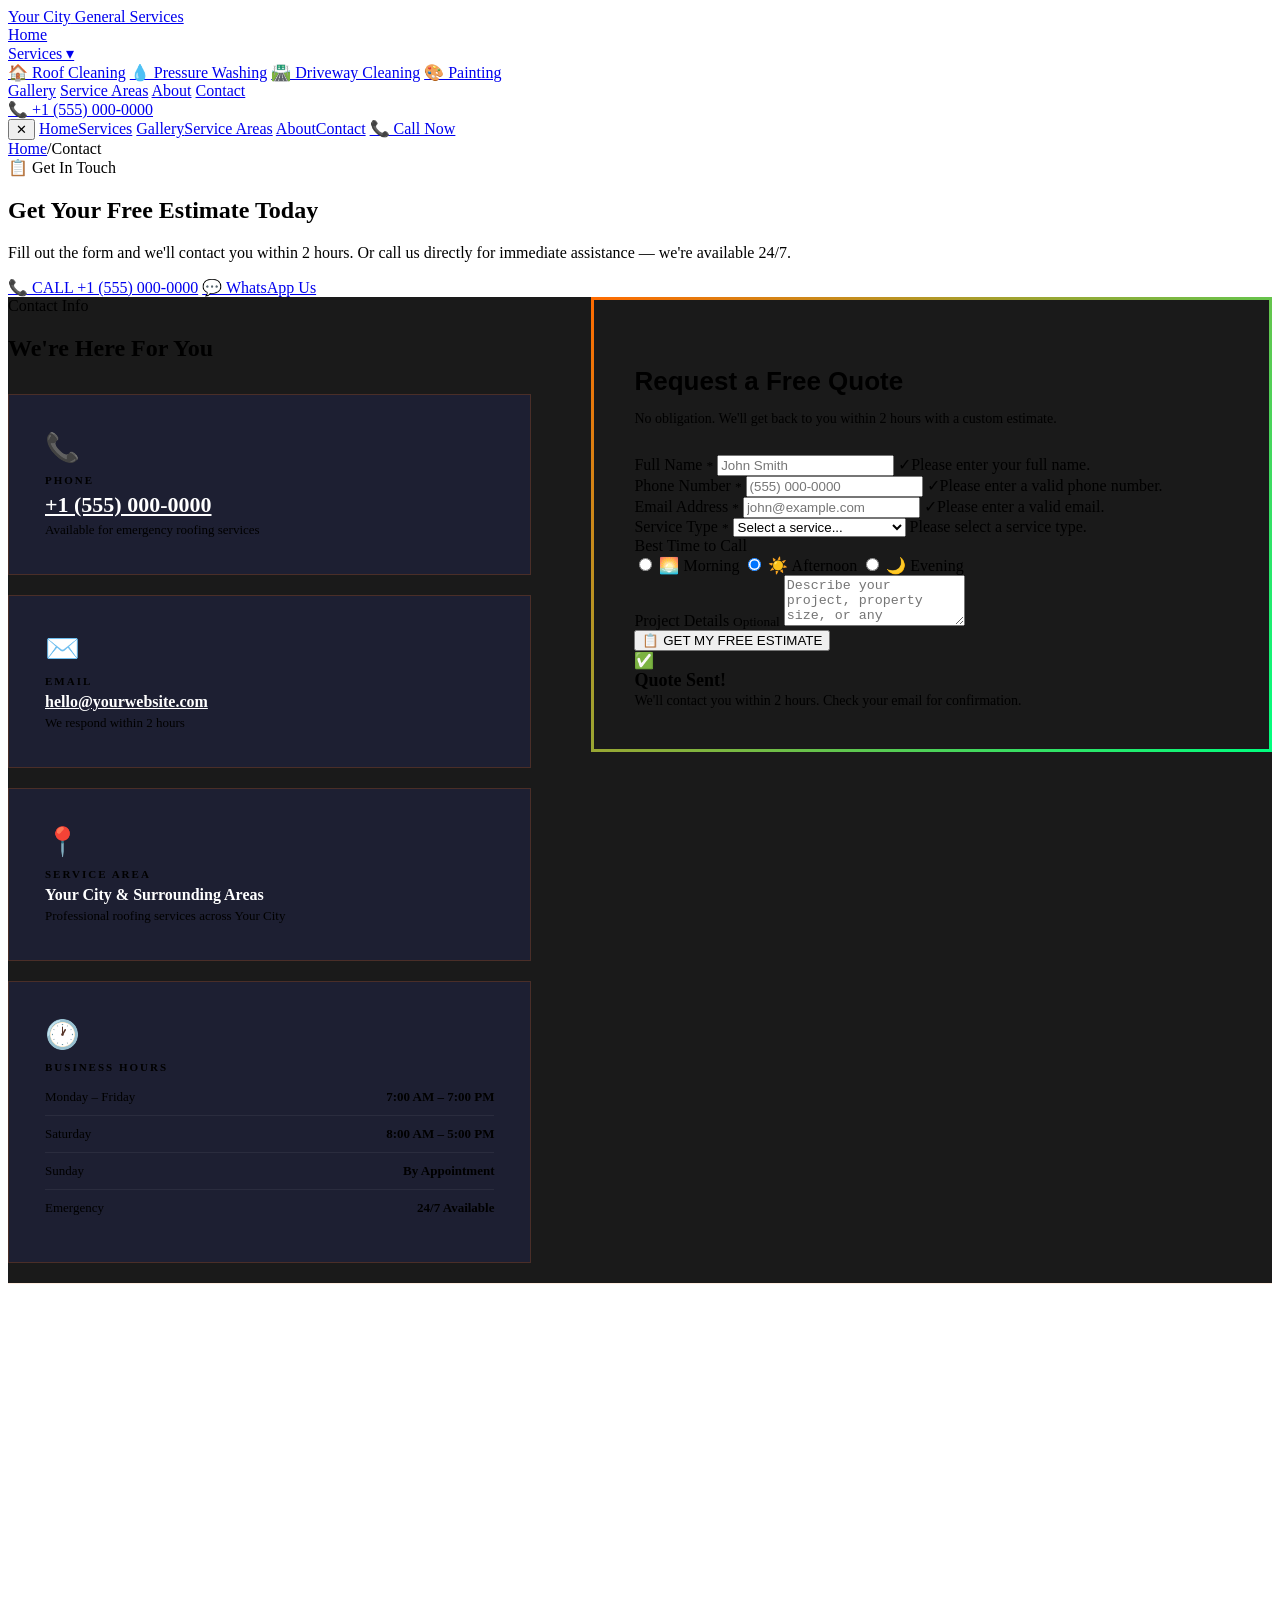
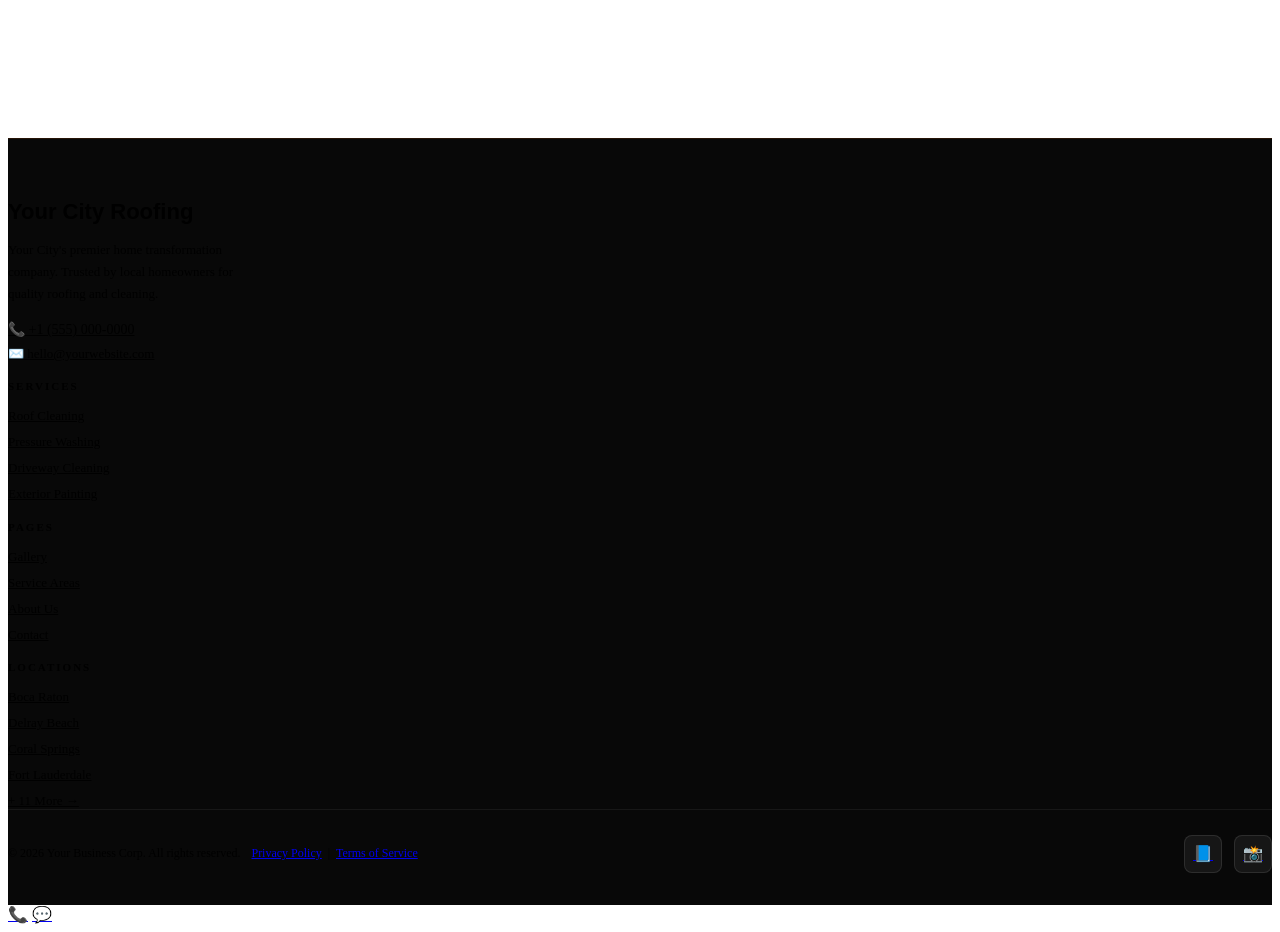
==== contact.html @ 54e18d86 "Add files via upload" ====
<!DOCTYPE html>
<html lang="en">

<head>
  <meta charset="UTF-8" />
  <meta name="viewport" content="width=device-width,initial-scale=1" />
  <title>Contact Your Business | Free Quote | +1 (555) 000-0000</title>
  <meta name="description"
    content="Contact Your Business for a free estimate. Call +1 (555) 000-0000 or fill out our form. Professional service available across Your City." />
  <link rel="stylesheet" href="css/style.css" />
  <style>
    .contact-grid {
      display: grid;
      grid-template-columns: 1fr 1.3fr;
      gap: 60px;
      align-items: start
    }

    .contact-info-card {
      background: rgba(30, 33, 57, .8);
      border: 1px solid rgba(255, 107, 0, .2);
      border-radius: var(--radius);
      padding: 36px;
      margin-bottom: 20px;
      transition: all .35s var(--ease)
    }

    .contact-info-card:hover {
      border-color: rgba(255, 107, 0, .4);
      transform: translateX(6px)
    }

    .ci-icon {
      font-size: 28px;
      margin-bottom: 10px
    }

    .ci-label {
      font-size: 11px;
      font-weight: 700;
      letter-spacing: 2px;
      text-transform: uppercase;
      color: var(--red);
      margin-bottom: 6px
    }

    .ci-value {
      font-size: 16px;
      font-weight: 600;
      color: white;
      margin-bottom: 4px
    }

    .ci-sub {
      font-size: 13px;
      color: var(--gray)
    }

    .hours-row {
      display: flex;
      justify-content: space-between;
      padding: 10px 0;
      border-bottom: 1px solid rgba(255, 255, 255, .06);
      font-size: 13px
    }

    .hours-row:last-child {
      border-bottom: none
    }

    .hours-day {
      color: var(--light)
    }

    .hours-time {
      color: var(--copper);
      font-weight: 600
    }

    @media(max-width:768px) {
      .contact-grid {
        grid-template-columns: 1fr
      }
    }
  </style>
</head>

<body>
  <nav id="navbar">
    <div class="nav-inner">
      <a href="index.html" class="nav-logo"><span>Your City</span> General Services</a>
      <div class="nav-links">
        <a href="index.html" class="nav-link">Home</a>
        <div class="nav-dropdown"><a href="services/roof-cleaning.html" class="nav-link">Services ▾</a>
          <div class="nav-dropdown-menu">
            <a href="services/roof-cleaning.html" class="nav-dropdown-item">🏠 Roof Cleaning</a>
            <a href="services/pressure-washing.html" class="nav-dropdown-item">💧 Pressure Washing</a>
            <a href="services/driveway-cleaning.html" class="nav-dropdown-item">🛣️ Driveway Cleaning</a>
            <a href="services/exterior-painting.html" class="nav-dropdown-item">🎨 Painting</a>
          </div>
        </div>
        <a href="gallery.html" class="nav-link">Gallery</a>
        <a href="service-areas.html" class="nav-link">Service Areas</a>
        <a href="about.html" class="nav-link">About</a>
        <a href="contact.html" class="nav-link active">Contact</a>
      </div>
      <a href="tel:01414827035" class="nav-cta">📞 +1 (555) 000-0000</a>
      <div class="nav-mobile-toggle" id="nav-toggle"><span></span><span></span><span></span></div>
    </div>
  </nav>
  <div class="mobile-nav" id="mobile-nav"><button class="mobile-nav-close" id="mobile-close">✕</button>
    <a href="index.html" class="mobile-nav-link">Home</a><a href="services/roof-cleaning.html"
      class="mobile-nav-link">Services</a>
    <a href="gallery.html" class="mobile-nav-link">Gallery</a><a href="service-areas.html"
      class="mobile-nav-link">Service Areas</a>
    <a href="about.html" class="mobile-nav-link">About</a><a href="contact.html" class="mobile-nav-link">Contact</a>
    <a href="tel:15550000000" class="btn btn-primary btn-lg" style="margin-top:16px">📞 Call Now</a>
  </div>

  <section class="page-hero">
    <div class="page-hero-orb page-hero-orb-1" aria-hidden="true"></div>
    <div class="page-hero-orb page-hero-orb-2" aria-hidden="true"></div>
    <div class="container">
      <div class="page-hero-content">
        <div class="breadcrumb"><a href="index.html">Home</a><span class="breadcrumb-sep">/</span><span>Contact</span>
        </div>
        <div class="page-hero-badge">📋 Get In Touch</div>
        <h1>Get Your <span class="gradient-text">Free Estimate</span> Today</h1>
        <p>Fill out the form and we'll contact you within 2 hours. Or call us directly for immediate assistance — we're
          available 24/7.</p>
        <div class="page-hero-ctas">
          <a href="tel:15550000000" class="btn btn-primary btn-lg">📞 CALL +1 (555) 000-0000</a>
          <a href="https://wa.me/15550000000?text=Hello!%20I%20would%20like%20to%20get%20a%20free%20estimate."
            class="btn btn-secondary btn-lg" target="_blank">💬 WhatsApp Us</a>
        </div>
      </div>
    </div>
  </section>

  <section class="section" style="background:#1A1A1A">
    <div class="container">
      <div class="contact-grid">
        <!-- LEFT: CONTACT INFO -->
        <div class="reveal-left">
          <span class="section-tag">Contact Info</span>
          <h2 class="section-title" style="margin-bottom:32px">We're Here <span class="gradient-text">For You</span>
          </h2>
          <div class="contact-info-card">
            <div class="ci-icon">📞</div>
            <div class="ci-label">Phone</div>
            <a href="tel:15550000000" class="ci-value" style="display:block;color:white;font-size:22px">+1 (555)
              000-0000</a>
            <div class="ci-sub">Available for emergency roofing services</div>
          </div>
          <div class="contact-info-card">
            <div class="ci-icon">✉️</div>
            <div class="ci-label">Email</div>
            <a href="mailto:hello@yourwebsite.com" class="ci-value"
              style="display:block;color:white">hello@yourwebsite.com</a>
            <div class="ci-sub">We respond within 2 hours</div>
          </div>
          <div class="contact-info-card">
            <div class="ci-icon">📍</div>
            <div class="ci-label">Service Area</div>
            <div class="ci-value">Your City &amp; Surrounding Areas</div>
            <div class="ci-sub">Professional roofing services across Your City</div>
          </div>
          <div class="contact-info-card">
            <div class="ci-icon">🕐</div>
            <div class="ci-label">Business Hours</div>
            <div class="hours-row"><span class="hours-day">Monday – Friday</span><span class="hours-time">7:00 AM – 7:00
                PM</span></div>
            <div class="hours-row"><span class="hours-day">Saturday</span><span class="hours-time">8:00 AM – 5:00
                PM</span></div>
            <div class="hours-row"><span class="hours-day">Sunday</span><span class="hours-time">By Appointment</span>
            </div>
            <div class="hours-row"><span class="hours-day">Emergency</span><span class="hours-time"
                style="color:var(--red)">24/7 Available</span></div>
          </div>
        </div>
        <!-- RIGHT: FORM -->
        <div class="reveal-right">
          <div style="background:linear-gradient(135deg,#FF6B00,#00FF7F);border-radius:var(--radius);padding:3px">
            <div style="background:#1A1A1A;border-radius:calc(var(--radius) - 3px);padding:40px">
              <h3 style="font-family:'Sora',sans-serif;font-size:26px;font-weight:700;margin-bottom:8px">Request a <span
                  class="gradient-text">Free Quote</span></h3>
              <p style="font-size:14px;color:var(--gray);margin-bottom:28px">No obligation. We'll get back to you within
                2 hours with a custom estimate.</p>
              <form id="quoteForm" novalidate>
                <div class="form-row">
                  <div class="field-group" id="fg-name">
                    <label class="field-label" for="fullName">Full Name <small>*</small></label>
                    <input class="form-input" type="text" id="fullName" name="fullName" placeholder="John Smith"
                      autocomplete="name" required />
                    <span class="field-check">✓</span><span class="field-error">Please enter your full name.</span>
                  </div>
                  <div class="field-group" id="fg-phone">
                    <label class="field-label" for="phone">Phone Number <small>*</small></label>
                    <input class="form-input" type="tel" id="phone" name="phone" placeholder="(555) 000-0000"
                      autocomplete="tel" required />
                    <span class="field-check">✓</span><span class="field-error">Please enter a valid phone
                      number.</span>
                  </div>
                </div>
                <div class="field-group" id="fg-email">
                  <label class="field-label" for="email">Email Address <small>*</small></label>
                  <input class="form-input" type="email" id="email" name="email" placeholder="john@example.com"
                    required />
                  <span class="field-check">✓</span><span class="field-error">Please enter a valid email.</span>
                </div>
                <div class="field-group" id="fg-service">
                  <label class="field-label" for="serviceType">Service Type <small>*</small></label>
                  <select class="form-select" id="serviceType" name="serviceType" required>
                    <option value="" disabled selected>Select a service...</option>
                    <option value="roof-cleaning">Roof Cleaning</option>
                    <option value="pressure-washing">Pressure Washing</option>
                    <option value="driveway-cleaning">Driveway Cleaning</option>
                    <option value="patio-cleaning">Patio Cleaning</option>
                    <option value="painting">Interior / Exterior Painting</option>
                    <option value="sealing">Sealing</option>
                    <option value="other">Other / Multiple Services</option>
                  </select>
                  <span class="field-error">Please select a service type.</span>
                </div>
                <div class="field-group">
                  <label class="field-label">Best Time to Call</label>
                  <div class="radio-group">
                    <label class="radio-label"><input type="radio" name="callTime" value="morning" /> 🌅 Morning</label>
                    <label class="radio-label"><input type="radio" name="callTime" value="afternoon" checked /> ☀️
                      Afternoon</label>
                    <label class="radio-label"><input type="radio" name="callTime" value="evening" /> 🌙 Evening</label>
                  </div>
                </div>
                <div class="field-group">
                  <label class="field-label" for="message">Project Details <small>Optional</small></label>
                  <textarea class="form-textarea" id="message" name="message" rows="3"
                    placeholder="Describe your project, property size, or any concerns..."></textarea>
                </div>
                <button type="submit" class="btn-submit" id="submitBtn">
                  <span id="submitText">📋 GET MY FREE ESTIMATE</span>
                  <span id="submitSpinner" style="display:none">⏳ Sending…</span>
                </button>
                <div class="form-success" id="formSuccess">
                  <div class="form-success-icon">✅</div>
                  <strong style="font-size:18px">Quote Sent!</strong><br>
                  <span style="font-size:14px;color:var(--gray)">We'll contact you within 2 hours. Check your email for
                    confirmation.</span>
                </div>
              </form>
            </div>
          </div>
        </div>
      </div>
    </div>
  </section>

  <!-- MAP -->
  <section class="section-sm" style="background:var(--bg);padding:0">
    <div class="map-container" style="border-radius:0;border:none;border-top:1px solid rgba(255,107,0,.12)">
      <iframe
        src="https://www.google.com/maps/embed?pb=!1m18!1m12!1m3!1d2236.8535728015145!2d-4.203774699999999!3d55.8998987!2m3!1f0!2f0!3f0!3m2!1i1024!2i768!4f13.1!3m3!1m2!1s0x4888437d1157a797%3A0x315459fce7b42b37!2sYour City%20Roofing%20Contractors!5e0!3m2!1sen!2sin!4v1776956721252!5m2!1sen!2sin"
        width="600" height="450" style="border:0;" allowfullscreen="" loading="lazy"
        referrerpolicy="no-referrer-when-downgrade" style="height:420px"></iframe>
    </div>
  </section>

  <footer style="background:#080808;border-top:1px solid rgba(255,107,0,.12);padding:60px 0 32px" role="contentinfo">
    <div class="container">
      <div class="footer-grid">
        <div>
          <div style="font-family:'Sora',sans-serif;font-size:22px;font-weight:800;margin-bottom:14px"><span
              style="color:var(--red)">Your City</span> Roofing</div>
          <p style="font-size:13px;color:var(--gray);max-width:260px;line-height:1.7;margin-bottom:16px">Your City's
            premier home transformation company. Trusted by local homeowners for quality roofing and cleaning.</p>
          <a href="tel:15550000000" style="display:block;font-size:14px;color:var(--light);margin-bottom:8px">📞 +1
            (555) 000-0000</a>
          <a href="mailto:hello@yourwebsite.com" style="display:block;font-size:13px;color:var(--gray)">✉️
            hello@yourwebsite.com</a>
        </div>
        <div>
          <h5
            style="font-size:11px;font-weight:700;letter-spacing:2px;text-transform:uppercase;color:var(--copper);margin-bottom:16px">
            Services</h5>
          <div style="display:flex;flex-direction:column;gap:10px">
            <a href="services/roof-cleaning.html" style="font-size:13px;color:var(--gray);transition:color .2s"
              onmouseover="this.style.color='white'" onmouseout="this.style.color='var(--gray)'">Roof Cleaning</a>
            <a href="services/pressure-washing.html" style="font-size:13px;color:var(--gray);transition:color .2s"
              onmouseover="this.style.color='white'" onmouseout="this.style.color='var(--gray)'">Pressure Washing</a>
            <a href="services/driveway-cleaning.html" style="font-size:13px;color:var(--gray);transition:color .2s"
              onmouseover="this.style.color='white'" onmouseout="this.style.color='var(--gray)'">Driveway Cleaning</a>
            <a href="services/exterior-painting.html" style="font-size:13px;color:var(--gray);transition:color .2s"
              onmouseover="this.style.color='white'" onmouseout="this.style.color='var(--gray)'">Exterior Painting</a>
          </div>
        </div>
        <div>
          <h5
            style="font-size:11px;font-weight:700;letter-spacing:2px;text-transform:uppercase;color:var(--copper);margin-bottom:16px">
            Pages</h5>
          <div style="display:flex;flex-direction:column;gap:10px">
            <a href="gallery.html" style="font-size:13px;color:var(--gray);transition:color .2s"
              onmouseover="this.style.color='white'" onmouseout="this.style.color='var(--gray)'">Gallery</a>
            <a href="service-areas.html" style="font-size:13px;color:var(--gray);transition:color .2s"
              onmouseover="this.style.color='white'" onmouseout="this.style.color='var(--gray)'">Service Areas</a>
            <a href="about.html" style="font-size:13px;color:var(--gray);transition:color .2s"
              onmouseover="this.style.color='white'" onmouseout="this.style.color='var(--gray)'">About Us</a>
            <a href="contact.html" style="font-size:13px;color:var(--gray);transition:color .2s"
              onmouseover="this.style.color='white'" onmouseout="this.style.color='var(--gray)'">Contact</a>
          </div>
        </div>
        <div>
          <h5
            style="font-size:11px;font-weight:700;letter-spacing:2px;text-transform:uppercase;color:var(--copper);margin-bottom:16px">
            Locations</h5>
          <div style="display:flex;flex-direction:column;gap:10px">
            <a href="service-areas.html" style="font-size:13px;color:var(--gray)">Boca Raton</a>
            <a href="service-areas.html" style="font-size:13px;color:var(--gray)">Delray Beach</a>
            <a href="service-areas.html" style="font-size:13px;color:var(--gray)">Coral Springs</a>
            <a href="service-areas.html" style="font-size:13px;color:var(--gray)">Fort Lauderdale</a>
            <a href="service-areas.html" style="font-size:13px;color:var(--gray);color:var(--copper)">+ 11 More →</a>
          </div>
        </div>
      </div>
      <div
        style="border-top:1px solid rgba(255,255,255,.06);padding-top:24px;display:flex;justify-content:space-between;align-items:center;flex-wrap:wrap;gap:12px">
        <p style="font-size:12px;color:var(--gray)">© 2026 Your Business Corp. All rights reserved. <span
            style="margin-left:8px"><a href="privacy-policy.html" style="transition:color .2s"
              onmouseover="this.style.color='white'" onmouseout="this.style.color=''">Privacy Policy</a> &nbsp;|&nbsp;
            <a href="terms.html" style="transition:color .2s" onmouseover="this.style.color='white'"
              onmouseout="this.style.color=''">Terms of Service</a></span></p>
        <div style="display:flex;gap:12px">
          <a href="#"
            style="width:36px;height:36px;border-radius:8px;background:rgba(255,255,255,.06);border:1px solid rgba(255,255,255,.1);display:flex;align-items:center;justify-content:center;font-size:16px;transition:all .25s"
            aria-label="Facebook" onmouseover="this.style.background='var(--red)'"
            onmouseout="this.style.background='rgba(255,255,255,.06)'">📘</a>
          <a href="#" target="_blank" rel="noopener noreferrer"
            style="width:36px;height:36px;border-radius:8px;background:rgba(255,255,255,.06);border:1px solid rgba(255,255,255,.1);display:flex;align-items:center;justify-content:center;font-size:16px;transition:all .25s"
            aria-label="Follow Your City on Instagram" onmouseover="this.style.background='var(--red)'"
            onmouseout="this.style.background='rgba(255,255,255,.06)'">📸</a>
        </div>
      </div>
    </div>
  </footer>
  <a href="tel:15550000000" id="sticky-call" aria-label="Call Your Business">📞</a>
  <a href="https://wa.me/15550000000?text=Hello!%20I%20would%20like%20to%20get%20a%20free%20estimate." id="whatsapp-btn"
    aria-label="WhatsApp" target="_blank">💬</a>
  <script src="js/main.js"></script>
</body>

</html>
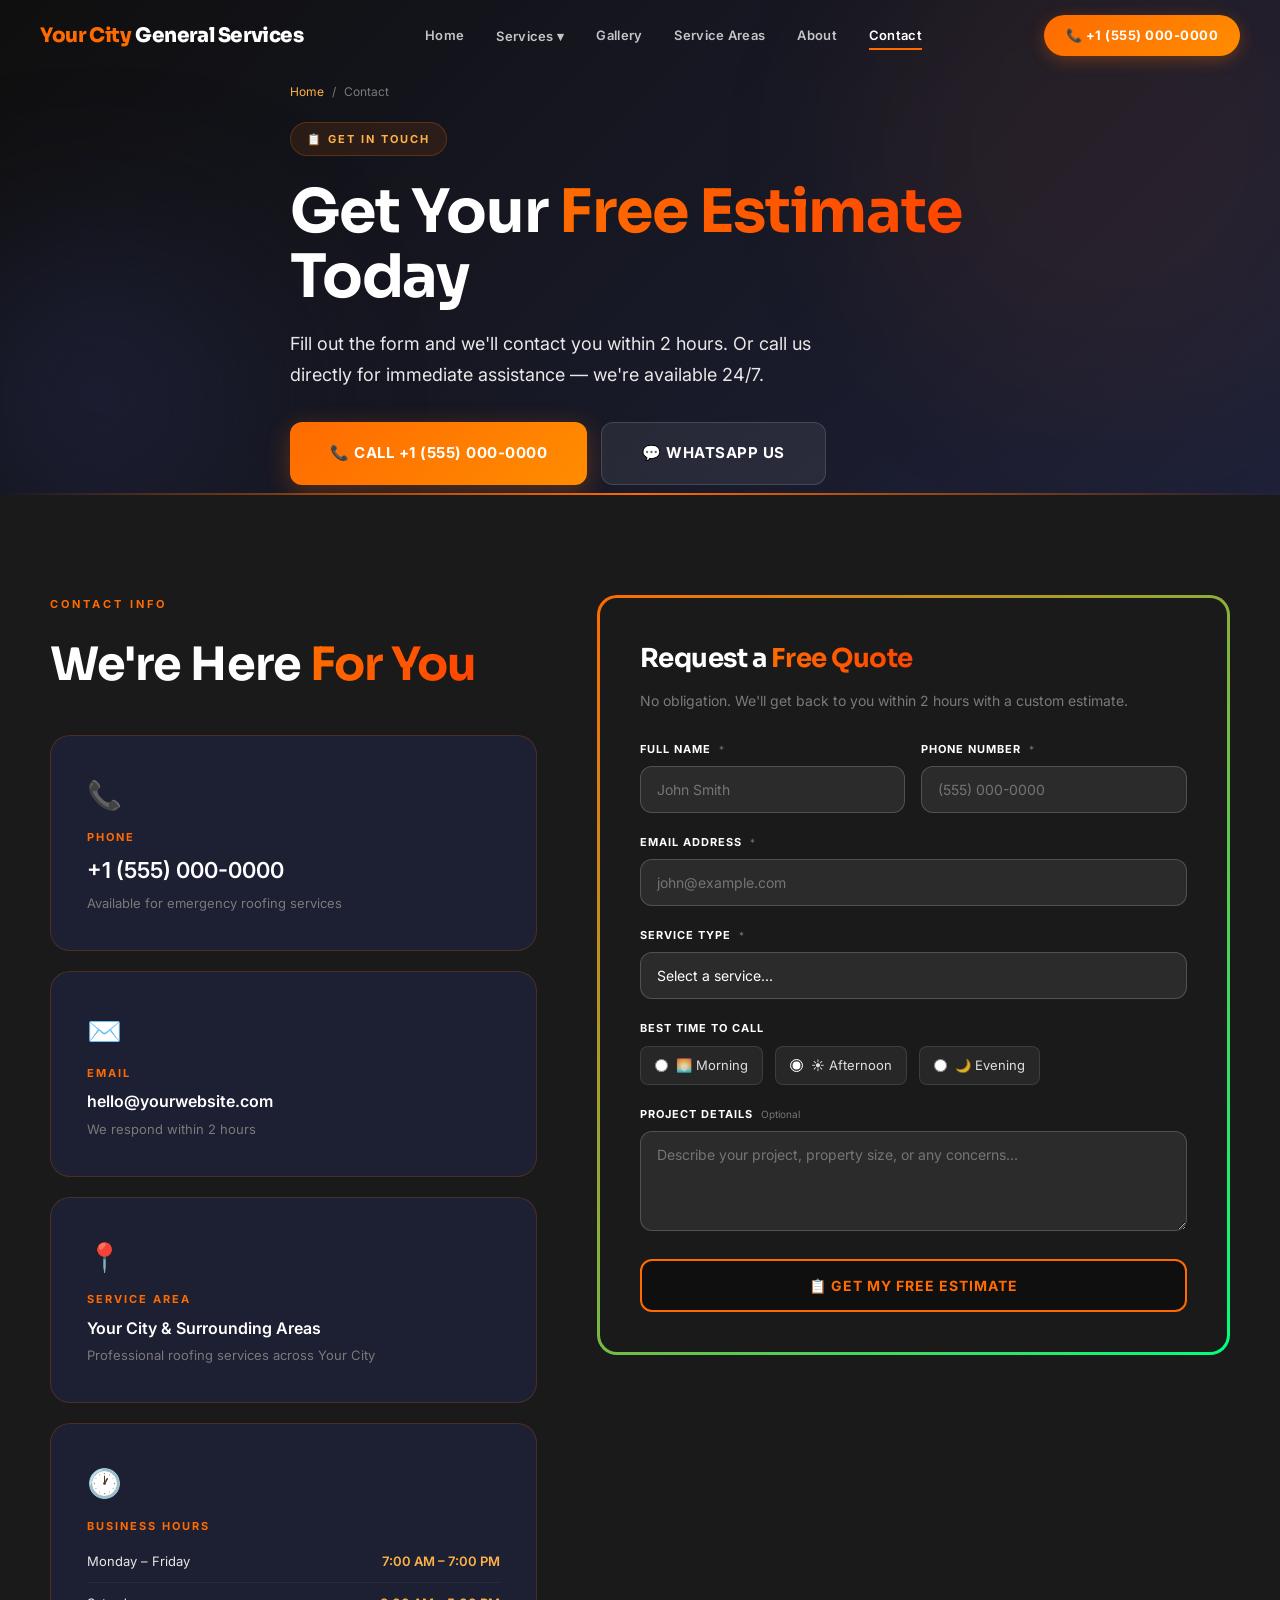
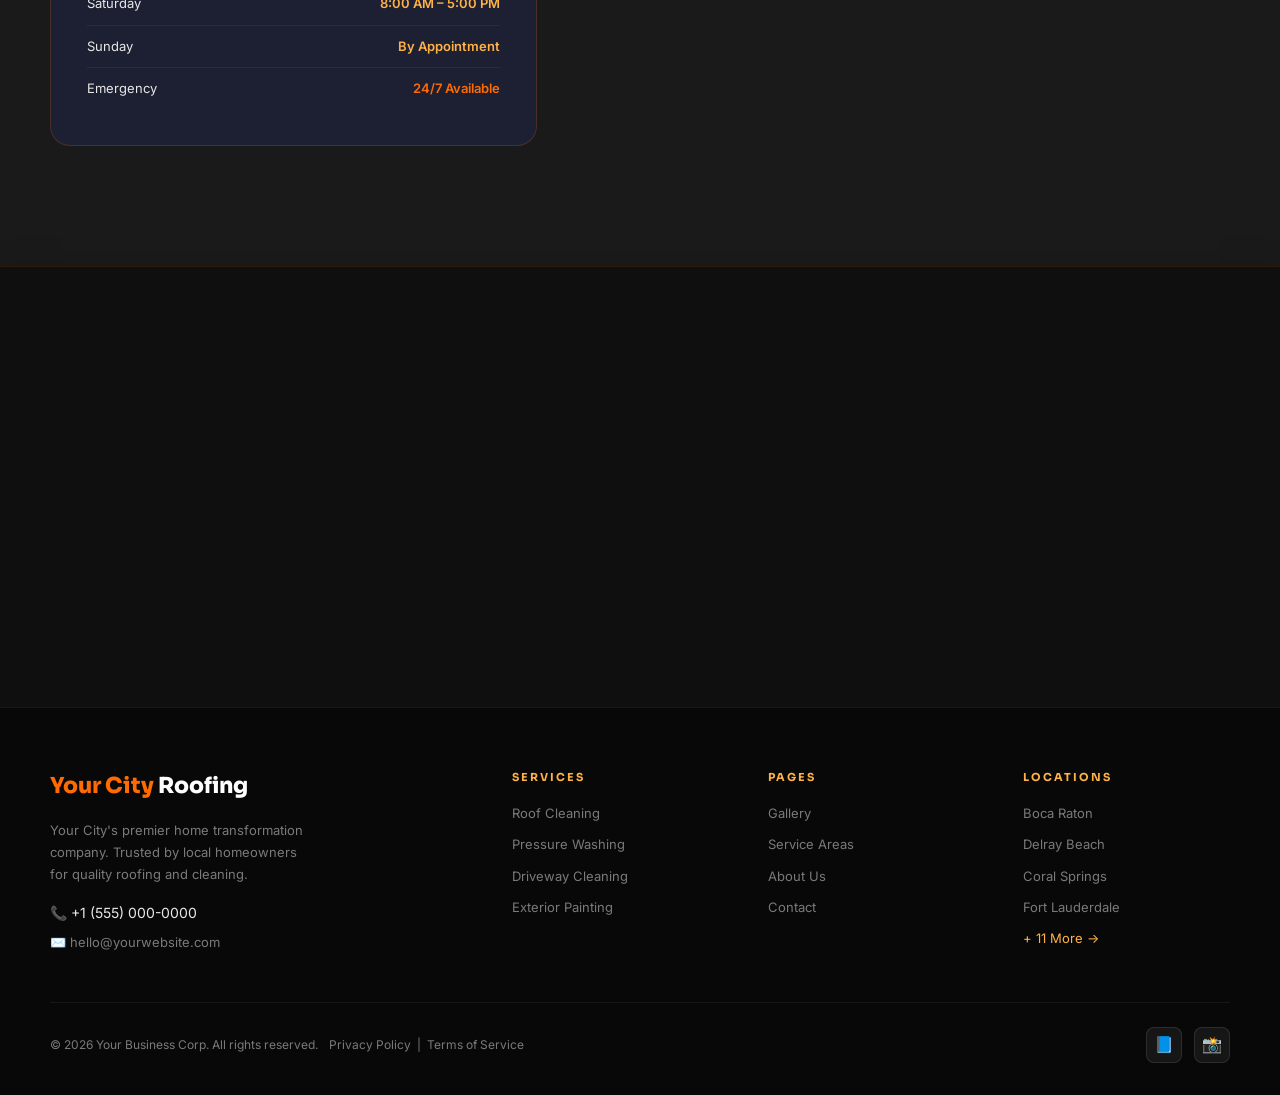
==== commit a5711133: "Add files via upload" ====
--- a/contact.html
+++ b/contact.html
@@ -258,7 +258,7 @@
   <section class="section-sm" style="background:var(--bg);padding:0">
     <div class="map-container" style="border-radius:0;border:none;border-top:1px solid rgba(255,107,0,.12)">
       <iframe
-        src="https://www.google.com/maps/embed?pb=!1m18!1m12!1m3!1d2236.8535728015145!2d-4.203774699999999!3d55.8998987!2m3!1f0!2f0!3f0!3m2!1i1024!2i768!4f13.1!3m3!1m2!1s0x4888437d1157a797%3A0x315459fce7b42b37!2sYour City%20Roofing%20Contractors!5e0!3m2!1sen!2sin!4v1776956721252!5m2!1sen!2sin"
+        src="https://www.google.com/maps/embed?pb=!1m14!1m8!1m3!1d15993641.106750198!2d-94.1683511!3d39.3518632!3m2!1i1024!2i768!4f13.1!3m3!1m2!1s0x54eab584e432360b%3A0x1c3bb99243deb742!2sUnited%20States!5e1!3m2!1sen!2sin!4v1777199920404!5m2!1sen!2sin"
         width="600" height="450" style="border:0;" allowfullscreen="" loading="lazy"
         referrerpolicy="no-referrer-when-downgrade" style="height:420px"></iframe>
     </div>
--- a/css/style.css
+++ b/css/style.css
@@ -0,0 +1,345 @@
+/* ===== K&R GENERAL SERVICES — GLOBAL DESIGN SYSTEM ===== */
+@import url('https://fonts.googleapis.com/css2?family=Inter:wght@300;400;500;600;700;800;900&family=Sora:wght@300;400;600;700;800&display=swap');
+
+/* ── ROOT VARIABLES ──────────────────────────────────────────── */
+:root {
+  --bg: #0F0F0F;
+  --bg-2: #1A1A1A;
+  --navy: #1E2139;
+  --red: #FF6B00;
+  --copper: #FFB347;
+  --blue: #FF4500;
+  --white: #FFFFFF;
+  --light: #E8E8E8;
+  --gray: #7A7A7A;
+  --glass: rgba(255,255,255,0.07);
+  --glass-md: rgba(255,255,255,0.12);
+  --glass-border: rgba(255,255,255,0.14);
+  --red-glass: rgba(255,107,0,0.12);
+  --ease: cubic-bezier(0.25,0.46,0.45,0.94);
+  --ease-bounce: cubic-bezier(0.34,1.56,0.64,1);
+  --ease-gentle: cubic-bezier(0.16,1,0.3,1);
+  --nav-h: 72px;
+  --radius: 20px;
+  --radius-sm: 12px;
+}
+
+/* ── RESET ───────────────────────────────────────────────────── */
+*,*::before,*::after{box-sizing:border-box;margin:0;padding:0}
+html,body{overflow-x:hidden;width:100%;position:relative}
+body{font-family:'Inter',-apple-system,BlinkMacSystemFont,sans-serif;background:var(--bg);color:var(--white);line-height:1.65}
+img{max-width:100%;display:block}
+a{text-decoration:none;color:inherit}
+button{cursor:pointer;border:none;background:none;font-family:inherit}
+ul,ol{list-style:none}
+::-webkit-scrollbar{width:5px}
+::-webkit-scrollbar-track{background:var(--bg)}
+::-webkit-scrollbar-thumb{background:var(--red);border-radius:3px}
+::selection{background:rgba(255,107,0,.3);color:#fff}
+
+/* ── TYPOGRAPHY ──────────────────────────────────────────────── */
+.display{font-family:'Sora',sans-serif;font-weight:800;letter-spacing:-0.03em;line-height:1.05}
+.heading{font-family:'Sora',sans-serif;font-weight:700;letter-spacing:-0.02em;line-height:1.1}
+h1,h2,h3,h4,h5,h6{font-family:'Sora',sans-serif;font-weight:700;letter-spacing:-0.02em}
+
+/* ── LAYOUT ──────────────────────────────────────────────────── */
+.container{max-width:1260px;margin:0 auto;padding:0 40px}
+.section{padding:100px 0}
+.section-sm{padding:60px 0}
+.grid-2{display:grid;grid-template-columns:1fr 1fr;gap:60px;align-items:center}
+.grid-3{display:grid;grid-template-columns:repeat(3,1fr);gap:28px}
+.grid-4{display:grid;grid-template-columns:repeat(4,1fr);gap:24px}
+.grid-5{display:grid;grid-template-columns:repeat(5,1fr);gap:20px}
+.center{text-align:center}
+.center .section-subtitle{margin:0 auto}
+
+/* ── SECTION LABELS ──────────────────────────────────────────── */
+.section-tag{font-size:11px;font-weight:700;letter-spacing:3px;text-transform:uppercase;color:var(--red);margin-bottom:14px;display:block}
+.section-title{font-size:clamp(28px,4vw,46px);margin-bottom:18px;color:var(--white)}
+.section-subtitle{font-size:17px;color:var(--light);line-height:1.7;max-width:560px;margin-bottom:48px}
+.gradient-text{background:linear-gradient(90deg,#FF6B00,#FF4500);-webkit-background-clip:text;-webkit-text-fill-color:transparent;background-clip:text}
+
+/* ── NAVIGATION ──────────────────────────────────────────────── */
+#navbar{
+  position:fixed;top:0;left:0;right:0;z-index:1000;
+  height:var(--nav-h);
+  background:rgba(15,15,15,0);
+  backdrop-filter:blur(0px);-webkit-backdrop-filter:blur(0px);
+  border-bottom:1px solid rgba(255,255,255,0);
+  display:flex;align-items:center;
+  padding:0 40px;
+  transition:background .4s,backdrop-filter .4s,border-color .4s;
+}
+#navbar.scrolled{
+  background:rgba(15,15,15,.96);
+  backdrop-filter:blur(24px);-webkit-backdrop-filter:blur(24px);
+  border-bottom-color:rgba(255,107,0,.18);
+}
+.nav-inner{display:flex;align-items:center;justify-content:space-between;width:100%;max-width:1260px;margin:0 auto}
+.nav-logo{font-family:'Sora',sans-serif;font-weight:800;font-size:20px;letter-spacing:-0.02em;color:var(--white);flex-shrink:0}
+.nav-logo span{color:var(--red)}
+.nav-links{display:flex;align-items:center;gap:32px}
+.nav-link{font-size:13px;font-weight:600;letter-spacing:.3px;color:rgba(255,255,255,.75);transition:color .25s;position:relative;white-space:nowrap}
+.nav-link::after{content:'';position:absolute;bottom:-4px;left:0;right:0;height:2px;background:var(--red);transform:scaleX(0);transform-origin:left;transition:transform .3s var(--ease)}
+.nav-link:hover,.nav-link.active{color:var(--white)}
+.nav-link:hover::after,.nav-link.active::after{transform:scaleX(1)}
+.nav-dropdown{position:relative}
+.nav-dropdown-menu{
+  position:absolute;top:calc(100% + 16px);left:50%;transform:translateX(-50%);
+  background:rgba(26,26,26,.98);backdrop-filter:blur(20px);
+  border:1px solid var(--glass-border);border-radius:var(--radius-sm);
+  padding:8px;min-width:200px;opacity:0;pointer-events:none;
+  transition:opacity .25s,transform .25s;transform:translateX(-50%) translateY(-8px);
+}
+.nav-dropdown:hover .nav-dropdown-menu{opacity:1;pointer-events:auto;transform:translateX(-50%) translateY(0)}
+.nav-dropdown-item{display:block;padding:10px 16px;font-size:13px;color:var(--light);border-radius:8px;transition:all .2s;white-space:nowrap}
+.nav-dropdown-item:hover{background:var(--red-glass);color:var(--white)}
+.nav-cta{
+  display:flex;align-items:center;gap:10px;
+  background:linear-gradient(135deg,#FF6B00,#FF8C00);
+  color:white;font-size:13px;font-weight:700;letter-spacing:.5px;
+  padding:10px 22px;border-radius:30px;
+  transition:all .3s var(--ease);
+  white-space:nowrap;
+  box-shadow:0 4px 16px rgba(255,107,0,.3);
+}
+.nav-cta:hover{transform:translateY(-2px) scale(1.04);box-shadow:0 8px 28px rgba(255,107,0,.5)}
+.nav-mobile-toggle{display:none;flex-direction:column;gap:5px;cursor:pointer;padding:4px}
+.nav-mobile-toggle span{width:24px;height:2px;background:white;border-radius:2px;transition:all .3s}
+.mobile-nav{
+  position:fixed;inset:0;z-index:999;
+  background:rgba(15,15,15,.98);backdrop-filter:blur(24px);
+  display:flex;flex-direction:column;align-items:center;justify-content:center;gap:32px;
+  opacity:0;pointer-events:none;transition:opacity .4s;
+}
+.mobile-nav.open{opacity:1;pointer-events:auto}
+.mobile-nav-link{font-family:'Sora',sans-serif;font-size:28px;font-weight:700;color:rgba(255,255,255,.8);transition:color .2s}
+.mobile-nav-link:hover{color:var(--red)}
+.mobile-nav-close{position:absolute;top:24px;right:24px;font-size:24px;color:white;cursor:pointer;opacity:.6}
+.mobile-nav-close:hover{opacity:1}
+
+/* ── BUTTONS ─────────────────────────────────────────────────── */
+.btn{display:inline-flex;align-items:center;gap:8px;font-weight:700;border-radius:var(--radius-sm);padding:14px 28px;font-size:14px;letter-spacing:.5px;text-transform:uppercase;transition:all .3s var(--ease);cursor:pointer;font-family:inherit}
+.btn-primary{background:linear-gradient(135deg,#FF6B00,#FF8C00);color:white;box-shadow:0 6px 24px rgba(255,107,0,.3)}
+.btn-primary:hover{transform:translateY(-3px) scale(1.03);box-shadow:0 14px 40px rgba(255,107,0,.5)}
+.btn-primary:active{transform:scale(.97)}
+.btn-secondary{background:var(--glass);border:1px solid var(--glass-border);color:white;backdrop-filter:blur(16px)}
+.btn-secondary:hover{background:var(--glass-md);border-color:rgba(255,255,255,.3);transform:translateY(-2px)}
+.btn-outline{background:transparent;border:2px solid var(--red);color:var(--red)}
+.btn-outline:hover{background:var(--red);color:white}
+.btn-lg{padding:18px 40px;font-size:15px}
+.btn-full{width:100%;justify-content:center}
+
+/* ── GLASSMORPHIC CARDS ───────────────────────────────────────── */
+.glass-card{background:var(--glass);border:1px solid var(--glass-border);border-radius:var(--radius);backdrop-filter:blur(16px);-webkit-backdrop-filter:blur(16px)}
+.navy-card{background:rgba(30,33,57,.8);border:1px solid rgba(255,107,0,.2);border-radius:var(--radius);backdrop-filter:blur(12px)}
+
+/* ── SERVICE CARDS ───────────────────────────────────────────── */
+.service-card{
+  background:rgba(30,33,57,.8);border:1px solid rgba(255,107,0,.2);
+  border-radius:var(--radius);padding:32px 24px;
+  transition:all .35s var(--ease);cursor:pointer;position:relative;overflow:hidden;
+}
+.service-card::before{content:'';position:absolute;top:0;left:0;right:0;height:2px;background:linear-gradient(90deg,transparent,var(--red),transparent);transform:scaleX(0);transition:transform .4s var(--ease)}
+.service-card:hover{transform:translateY(-10px);box-shadow:0 40px 80px rgba(255,107,0,.18);border-color:rgba(255,107,0,.45)}
+.service-card:hover::before{transform:scaleX(1)}
+.service-icon{width:60px;height:60px;background:var(--red-glass);border:1px solid rgba(255,107,0,.2);border-radius:14px;display:flex;align-items:center;justify-content:center;font-size:28px;margin-bottom:20px;transition:all .3s var(--ease)}
+.service-card:hover .service-icon{background:rgba(255,107,0,.2);transform:rotate(12deg) scale(1.1);box-shadow:0 0 20px rgba(255,107,0,.3)}
+.service-name{font-size:17px;font-weight:700;letter-spacing:-.01em;margin-bottom:10px}
+.service-desc{font-size:13px;color:var(--light);line-height:1.65;margin-bottom:18px}
+.service-cta{font-size:12px;font-weight:600;color:var(--red);display:inline-flex;align-items:center;gap:4px;transition:all .25s var(--ease)}
+.service-card:hover .service-cta{color:var(--copper);gap:8px}
+
+/* ── TRUST POINTS ─────────────────────────────────────────────── */
+.trust-point{display:flex;align-items:flex-start;gap:16px;background:rgba(255,255,255,.04);border-left:3px solid var(--red);border-radius:var(--radius-sm);padding:18px 20px;transition:all .3s var(--ease)}
+.trust-point:hover{background:rgba(255,255,255,.08);border-left-color:var(--copper);transform:translateX(8px)}
+.tp-icon{width:36px;height:36px;min-width:36px;background:var(--red-glass);border-radius:8px;display:flex;align-items:center;justify-content:center;font-size:18px;transition:transform .3s var(--ease)}
+.trust-point:hover .tp-icon{transform:rotate(15deg) scale(1.1)}
+.tp-text h4{font-size:15px;font-weight:700;margin-bottom:4px}
+.tp-text p{font-size:13px;color:var(--light);line-height:1.55}
+
+/* ── PAGE HERO (inner pages) ──────────────────────────────────── */
+.page-hero{
+  min-height:55vh;
+  background:linear-gradient(135deg,var(--bg) 0%,var(--navy) 100%);
+  display:flex;align-items:center;padding-top:var(--nav-h);
+  position:relative;overflow:hidden;
+}
+.page-hero::after{content:'';position:absolute;bottom:0;left:0;right:0;height:2px;background:linear-gradient(90deg,transparent,var(--red),transparent)}
+.page-hero-orb{position:absolute;border-radius:50%;filter:blur(80px);pointer-events:none}
+.page-hero-orb-1{width:500px;height:500px;background:rgba(255,107,0,.06);top:-100px;right:-80px}
+.page-hero-orb-2{width:300px;height:300px;background:rgba(30,33,57,.8);bottom:-50px;left:-50px}
+.page-hero-content{position:relative;z-index:2;max-width:700px}
+.page-hero-badge{display:inline-flex;align-items:center;gap:8px;background:rgba(255,107,0,.1);border:1px solid rgba(255,107,0,.25);border-radius:30px;padding:7px 16px;font-size:11px;font-weight:700;letter-spacing:2px;text-transform:uppercase;color:var(--copper);margin-bottom:24px}
+.page-hero h1{font-size:clamp(36px,5vw,60px);margin-bottom:20px;line-height:1.08}
+.page-hero p{font-size:18px;color:var(--light);line-height:1.7;margin-bottom:32px;max-width:580px}
+.page-hero-ctas{display:flex;flex-wrap:wrap;gap:14px}
+
+/* ── BEFORE/AFTER SLIDERS ─────────────────────────────────────── */
+.ba-card{background:var(--glass);border:1px solid var(--glass-border);border-radius:var(--radius);overflow:hidden;box-shadow:0 20px 40px rgba(0,0,0,.4);transition:all .4s var(--ease);cursor:pointer}
+.ba-card:hover{box-shadow:0 40px 80px rgba(255,107,0,.2);transform:translateY(-6px)}
+.ba-slider-wrap{position:relative;width:100%;aspect-ratio:16/10;overflow:hidden;border-radius:18px 18px 0 0;user-select:none}
+.ba-img{position:absolute;inset:0;width:100%;height:100%;object-fit:cover}
+.ba-before-img{z-index:1}
+.ba-after-img{z-index:2;clip-path:inset(0 50% 0 0)}
+.ba-divider{position:absolute;top:0;bottom:0;width:2px;background:white;left:50%;z-index:3;transform:translateX(-50%)}
+.ba-handle{position:absolute;top:50%;width:52px;height:52px;background:linear-gradient(135deg,#FF6B00,#FF8C00);border-radius:50%;border:3px solid white;display:flex;align-items:center;justify-content:center;font-size:16px;color:white;font-weight:700;transform:translate(-50%,-50%);cursor:grab;z-index:4;box-shadow:0 4px 20px rgba(0,0,0,.4),0 0 20px rgba(255,107,0,.4);left:50%}
+.ba-handle:active{cursor:grabbing}
+.ba-label-before,.ba-label-after{position:absolute;bottom:12px;font-size:10px;font-weight:700;letter-spacing:1px;text-transform:uppercase;background:rgba(0,0,0,.6);padding:4px 10px;border-radius:20px;z-index:5}
+.ba-label-before{left:12px;color:rgba(255,255,255,.8)}
+.ba-label-after{right:12px;color:var(--copper)}
+.ba-info{padding:20px 24px 24px}
+.ba-tag{font-size:10px;font-weight:700;letter-spacing:2px;text-transform:uppercase;color:var(--red);margin-bottom:6px}
+.ba-title{font-size:18px;font-weight:700;margin-bottom:6px}
+.ba-stat{font-size:13px;color:var(--copper);font-weight:500}
+
+/* ── TESTIMONIAL CARDS ────────────────────────────────────────── */
+.t-card{background:rgba(30,33,57,.8);border:1px solid rgba(255,107,0,.18);border-radius:var(--radius);padding:32px;backdrop-filter:blur(10px);transition:all .4s var(--ease)}
+.t-card:hover{transform:translateY(-6px);box-shadow:0 40px 80px rgba(0,0,0,.5);border-color:rgba(255,107,0,.4)}
+.t-stars{color:var(--red);font-size:15px;letter-spacing:2px;margin-bottom:16px}
+.t-quote{font-size:15px;color:var(--light);line-height:1.7;font-style:italic;margin-bottom:20px;position:relative}
+.t-quote::before{content:'"';font-size:56px;color:rgba(255,107,0,.15);position:absolute;top:-18px;left:-8px;font-family:Georgia,serif;line-height:1}
+.t-name{font-size:13px;font-weight:700;margin-bottom:6px}
+.t-location{font-size:11px;color:var(--red);font-weight:600;background:var(--red-glass);padding:4px 12px;border-radius:20px;display:inline-block}
+
+/* ── STAT COUNTERS ────────────────────────────────────────────── */
+.stat-block{text-align:center;padding:32px 20px}
+.stat-num{font-family:'Sora',sans-serif;font-size:clamp(36px,5vw,56px);font-weight:800;background:linear-gradient(90deg,#FF6B00,#FF4500);-webkit-background-clip:text;-webkit-text-fill-color:transparent;background-clip:text;line-height:1;margin-bottom:8px}
+.stat-label{font-size:13px;color:var(--light);font-weight:500}
+
+/* ── FAQ ACCORDION ────────────────────────────────────────────── */
+.faq-item{border-bottom:1px solid rgba(255,255,255,.08);overflow:hidden}
+.faq-question{display:flex;align-items:center;justify-content:space-between;padding:22px 0;font-size:16px;font-weight:600;cursor:pointer;gap:16px;transition:color .2s;color:var(--light);background:transparent;border:none;text-align:left;width:100%}
+.faq-question:hover{color:var(--copper)}
+.faq-icon{font-size:20px;min-width:24px;transition:transform .35s var(--ease);color:var(--red)}
+.faq-item.open .faq-icon{transform:rotate(45deg)}
+.faq-answer{max-height:0;overflow:hidden;transition:max-height .4s var(--ease)}
+.faq-answer-inner{padding-bottom:20px;font-size:14px;color:var(--light);line-height:1.7}
+
+/* ── PROCESS STEPS ────────────────────────────────────────────── */
+.process-steps{display:grid;grid-template-columns:repeat(4,1fr);gap:0;position:relative}
+.process-steps::before{content:'';position:absolute;top:40px;left:12.5%;right:12.5%;height:2px;background:linear-gradient(90deg,transparent,var(--red),transparent);z-index:0}
+.step{text-align:center;padding:0 20px;position:relative;z-index:1}
+.step-num{width:80px;height:80px;border-radius:50%;background:linear-gradient(135deg,#FF6B00,#FF8C00);display:flex;align-items:center;justify-content:center;font-family:'Sora',sans-serif;font-size:24px;font-weight:800;color:white;margin:0 auto 20px;box-shadow:0 8px 24px rgba(255,107,0,.4)}
+.step-title{font-size:16px;font-weight:700;margin-bottom:8px}
+.step-desc{font-size:13px;color:var(--light);line-height:1.6}
+
+/* ── FORM ─────────────────────────────────────────────────────── */
+.form-card{background:rgba(255,255,255,.1);border:1px solid rgba(255,255,255,.22);border-radius:var(--radius);padding:40px;backdrop-filter:blur(20px);-webkit-backdrop-filter:blur(20px);box-shadow:0 20px 60px rgba(0,0,0,.25)}
+.field-group{margin-bottom:20px;position:relative}
+.field-label{display:block;font-size:11px;font-weight:700;letter-spacing:1px;text-transform:uppercase;color:white;margin-bottom:8px}
+.field-label small{color:rgba(255,255,255,.4);font-size:10px;margin-left:4px;text-transform:none;letter-spacing:0;font-weight:400}
+.form-input,.form-select,.form-textarea{width:100%;background:rgba(255,255,255,.08);border:1px solid rgba(255,255,255,.18);border-radius:var(--radius-sm);padding:14px 16px;font-size:14px;color:white;font-family:inherit;outline:none;transition:all .2s var(--ease);appearance:none}
+.form-input::placeholder,.form-textarea::placeholder{color:rgba(255,255,255,.35)}
+.form-input:focus,.form-select:focus,.form-textarea:focus{border-color:rgba(255,255,255,.55);box-shadow:0 0 20px rgba(255,255,255,.12);background:rgba(255,255,255,.12)}
+.form-select option{background:var(--navy);color:white}
+.form-textarea{resize:vertical;min-height:100px}
+.form-row{display:grid;grid-template-columns:1fr 1fr;gap:16px}
+.btn-submit{width:100%;padding:16px;background:var(--bg);color:var(--red);border:2px solid var(--red);border-radius:var(--radius-sm);font-size:14px;font-weight:700;letter-spacing:1px;text-transform:uppercase;cursor:pointer;margin-top:8px;transition:all .25s var(--ease);display:flex;align-items:center;justify-content:center;gap:10px;font-family:inherit}
+.btn-submit:hover{background:var(--red);color:white;transform:scale(1.02);box-shadow:0 10px 30px rgba(0,0,0,.3)}
+.field-error{font-size:11px;color:#ffaaaa;margin-top:4px;display:none}
+.field-group.has-error .form-input,.field-group.has-error .form-select,.field-group.has-error .form-textarea{border-color:#ff6b6b}
+.field-group.has-error .field-error{display:block}
+.field-check{position:absolute;right:14px;top:40px;font-size:14px;color:#7CFFA4;display:none}
+.field-group.filled .field-check{display:block}
+.form-success{display:none;text-align:center;padding:40px 20px}
+.form-success-icon{font-size:56px;margin-bottom:16px}
+.radio-group{display:flex;gap:12px;flex-wrap:wrap}
+.radio-label{display:flex;align-items:center;gap:8px;font-size:13px;color:rgba(255,255,255,.85);cursor:pointer;padding:8px 14px;border-radius:8px;background:rgba(255,255,255,.06);border:1px solid rgba(255,255,255,.1);transition:all .2s}
+.radio-label:hover{background:rgba(255,255,255,.12)}
+.radio-label input{accent-color:white}
+
+/* ── STICKY CALL BUTTON ───────────────────────────────────────── */
+#sticky-call{position:fixed;bottom:24px;right:24px;width:60px;height:60px;border-radius:50%;background:linear-gradient(135deg,#FF6B00,#FF8C00);box-shadow:0 8px 30px rgba(255,107,0,.5);display:flex;align-items:center;justify-content:center;font-size:26px;z-index:999;transition:transform .3s var(--ease-bounce),opacity .4s;opacity:0;pointer-events:none;text-decoration:none;animation:glow 2.5s ease-in-out infinite}
+#sticky-call.visible{opacity:1;pointer-events:auto}
+#sticky-call:hover{transform:scale(1.15)}
+
+/* ── WHATSAPP BUTTON ──────────────────────────────────────────── */
+#whatsapp-btn{position:fixed;bottom:94px;right:24px;width:50px;height:50px;border-radius:50%;background:linear-gradient(135deg,#25D366,#128C7E);box-shadow:0 8px 24px rgba(37,211,102,.4);display:flex;align-items:center;justify-content:center;font-size:22px;z-index:999;transition:transform .3s var(--ease-bounce),opacity .4s;opacity:0;pointer-events:none;text-decoration:none}
+#whatsapp-btn.visible{opacity:1;pointer-events:auto}
+#whatsapp-btn:hover{transform:scale(1.12)}
+
+/* ── SCROLL REVEAL ────────────────────────────────────────────── */
+.reveal{opacity:0;transform:translateY(50px);transition:opacity .65s var(--ease),transform .65s var(--ease)}
+.reveal.visible{opacity:1;transform:translateY(0)}
+.reveal-left{opacity:0;transform:translateX(-50px);transition:opacity .65s var(--ease),transform .65s var(--ease)}
+.reveal-left.visible{opacity:1;transform:translateX(0)}
+.reveal-right{opacity:0;transform:translateX(50px);transition:opacity .65s var(--ease),transform .65s var(--ease)}
+.reveal-right.visible{opacity:1;transform:translateX(0)}
+.reveal-scale{opacity:0;transform:scale(.9);transition:opacity .65s var(--ease),transform .65s var(--ease)}
+.reveal-scale.visible{opacity:1;transform:scale(1)}
+.stagger-1{transition-delay:.1s}
+.stagger-2{transition-delay:.2s}
+.stagger-3{transition-delay:.3s}
+.stagger-4{transition-delay:.4s}
+.stagger-5{transition-delay:.5s}
+
+/* ── DIVIDERS ─────────────────────────────────────────────────── */
+.divider{height:1px;background:linear-gradient(90deg,transparent,rgba(255,107,0,.3),transparent);margin:0}
+.section-divider{padding:0;height:80px;background:var(--bg-2);clip-path:polygon(0 0,100% 40%,100% 100%,0 100%)}
+
+/* ── BREADCRUMBS ──────────────────────────────────────────────── */
+.breadcrumb{display:flex;align-items:center;gap:8px;font-size:12px;color:var(--gray);margin-bottom:20px;flex-wrap:wrap}
+.breadcrumb a{color:var(--copper);transition:color .2s}
+.breadcrumb a:hover{color:var(--red)}
+.breadcrumb-sep{color:var(--gray)}
+
+/* ── GALLERY ──────────────────────────────────────────────────── */
+.gallery-filter{display:flex;flex-wrap:wrap;gap:10px;margin-bottom:40px;justify-content:center}
+.filter-btn{padding:8px 20px;border-radius:30px;font-size:12px;font-weight:700;letter-spacing:.5px;text-transform:uppercase;border:1px solid rgba(255,255,255,.15);color:var(--gray);cursor:pointer;transition:all .25s;background:none}
+.filter-btn.active,.filter-btn:hover{background:var(--red);border-color:var(--red);color:white}
+
+/* ── MAP & AREAS ──────────────────────────────────────────────── */
+.map-container{border-radius:var(--radius);overflow:hidden;border:1px solid rgba(255,107,0,.22);box-shadow:0 20px 40px rgba(0,0,0,.4)}
+.map-container iframe{display:block;width:100%;height:440px}
+.city-item{display:flex;align-items:center;gap:12px;padding:10px 14px;border-radius:8px;background:rgba(255,255,255,.04);transition:all .25s var(--ease);cursor:pointer}
+.city-item:hover{background:rgba(255,107,0,.1)}
+.city-item.active{background:rgba(255,107,0,.12);border-left:3px solid var(--red)}
+.city-name{font-size:13px;font-weight:600;flex:1}
+.city-time{font-size:11px;color:var(--gray)}
+
+/* ── ANIMATIONS ───────────────────────────────────────────────── */
+@keyframes fadeSlideUp{from{opacity:0;transform:translateY(60px)}to{opacity:1;transform:translateY(0)}}
+@keyframes fadeIn{from{opacity:0}to{opacity:1}}
+@keyframes float{0%,100%{transform:translateY(0) rotate(0deg)}50%{transform:translateY(-18px) rotate(1deg)}}
+@keyframes glow{0%,100%{box-shadow:0 0 20px rgba(255,107,0,.3),0 4px 16px rgba(255,107,0,.3)}50%{box-shadow:0 0 40px rgba(255,107,0,.6),0 4px 16px rgba(255,107,0,.5)}}
+@keyframes pulse{0%,100%{opacity:.8;transform:scale(1)}50%{opacity:1;transform:scale(1.08)}}
+@keyframes spin{from{transform:rotate(0deg)}to{transform:rotate(360deg)}}
+@keyframes rayExpand{0%{transform:rotate(0deg);opacity:.08}50%{transform:rotate(180deg);opacity:.15}100%{transform:rotate(360deg);opacity:.08}}
+@keyframes gradientMove{0%{background-position:0% 50%}50%{background-position:100% 50%}100%{background-position:0% 50%}}
+@keyframes shake{0%,100%{transform:translateX(0)}15%{transform:translateX(-8px)}30%{transform:translateX(8px)}45%{transform:translateX(-6px)}60%{transform:translateX(6px)}75%{transform:translateX(-3px)}90%{transform:translateX(3px)}}
+@keyframes heroIn{from{opacity:0;transform:translateY(40px)}to{opacity:1;transform:translateY(0)}}
+
+/* ── RESPONSIVE ───────────────────────────────────────────────── */
+@media(max-width:1024px){
+  .grid-5{grid-template-columns:repeat(3,1fr)}
+  .grid-4{grid-template-columns:repeat(2,1fr)}
+  .grid-3{grid-template-columns:repeat(2,1fr)}
+  .process-steps{grid-template-columns:repeat(2,1fr);gap:24px}
+  .process-steps::before{display:none}
+  .nav-links{gap:20px}
+}
+@media(max-width:768px){
+  .container{padding:0 20px}
+  .section{padding:70px 0}
+  .grid-2,.grid-3,.grid-4,.grid-5{grid-template-columns:1fr}
+  .form-row{grid-template-columns:1fr}
+  #navbar{padding:0 20px}
+  .nav-logo{font-size:18px}
+  .footer-grid{grid-template-columns:1fr !important;gap:32px !important}
+  .nav-links{display:none}
+  .nav-mobile-toggle{display:flex}
+  .nav-cta{display:none}
+  .page-hero{min-height:auto;padding:calc(var(--nav-h) + 40px) 0 60px}
+  #sticky-call{width:50px;height:50px;right:16px;bottom:16px;font-size:22px}
+  #whatsapp-btn{width:44px;height:44px;right:16px;bottom:76px;font-size:20px}
+}
+@media(max-width:480px){
+  .gallery-filter{gap:6px}
+  .filter-btn{padding:6px 14px;font-size:11px}
+  .nav-logo{font-size:16px}
+}
+
+/* ── FOOTER GRID ────────────────────────────────────────────── */
+.footer-grid{display:grid;grid-template-columns:2fr 1fr 1fr 1fr;gap:48px;margin-bottom:48px}
+
